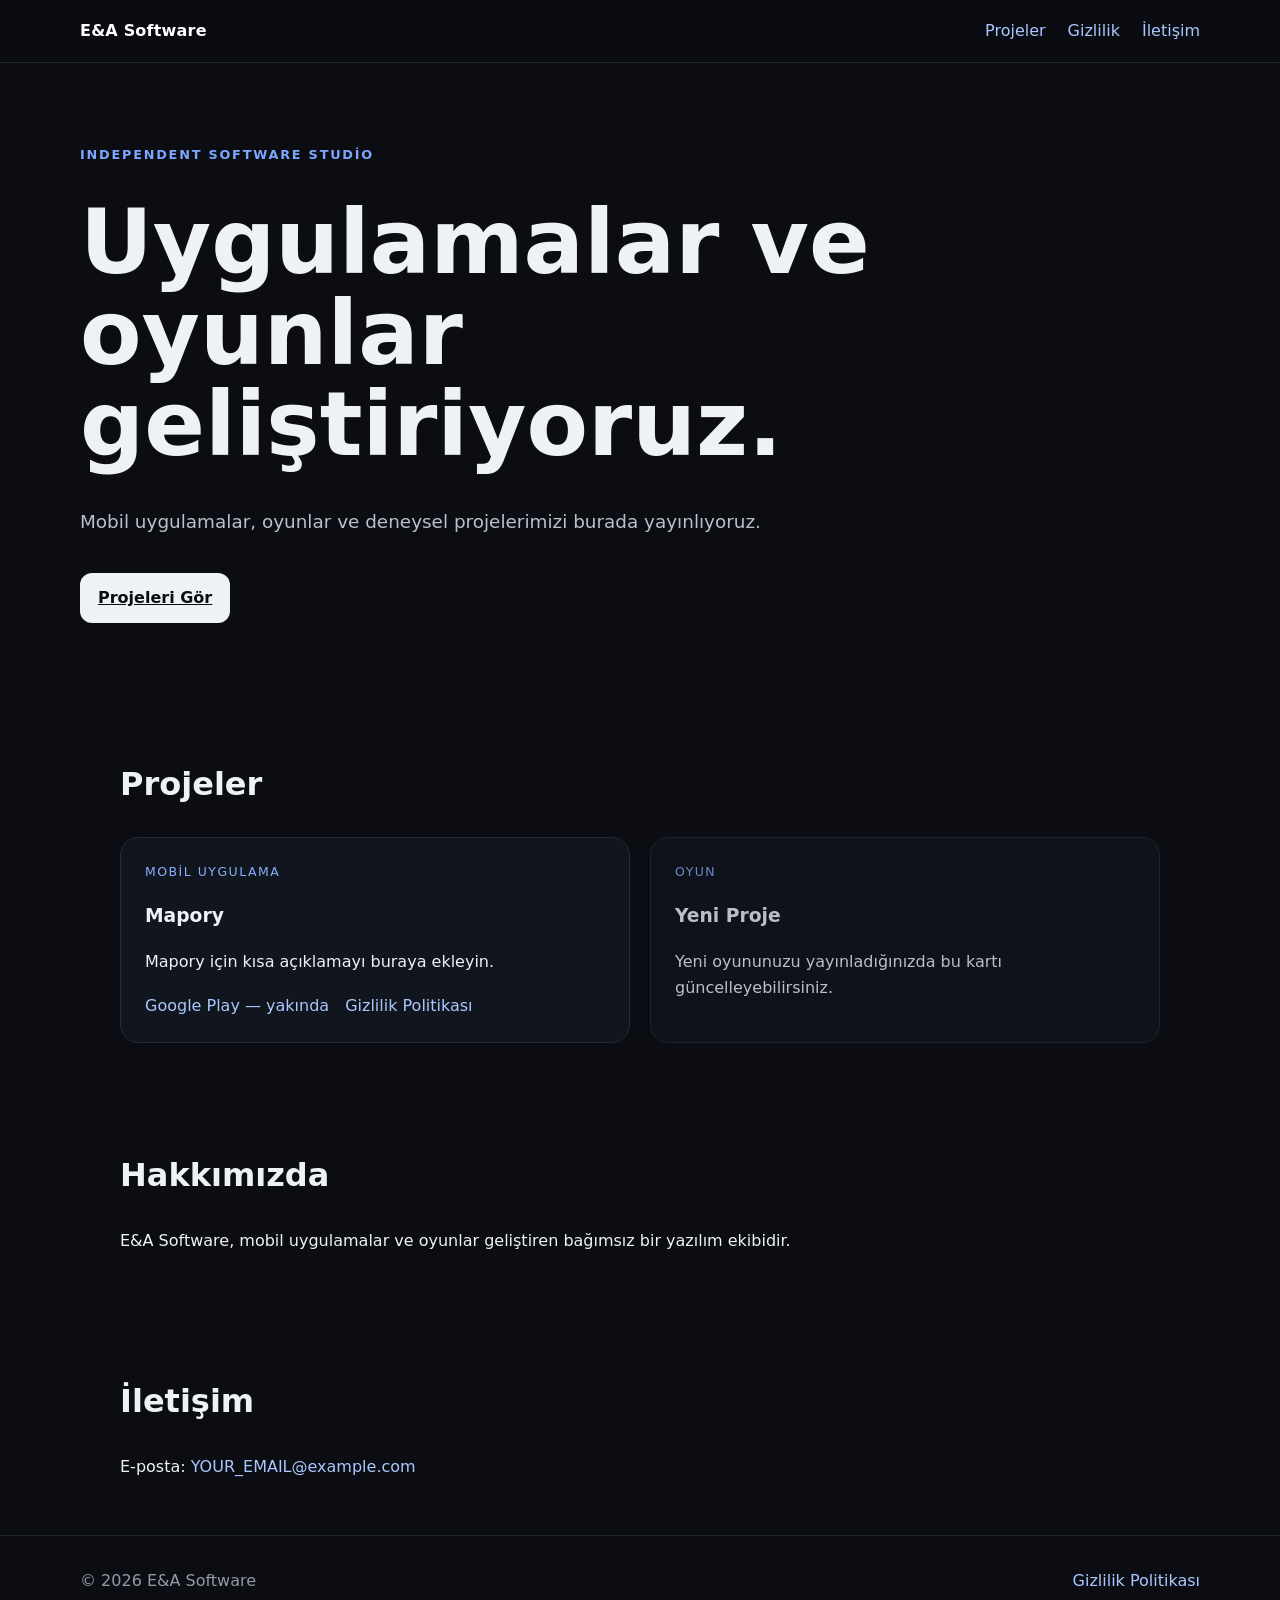
==== index.html @ bdf5ba4b "Add files via upload" ====
<!doctype html>
<html lang="tr">
<head>
  <meta charset="utf-8">
  <meta name="viewport" content="width=device-width, initial-scale=1">
  <title>E&A Software</title>
  <meta name="description" content="E&A Software - uygulamalar ve oyunlar.">
  <link rel="stylesheet" href="styles.css">
</head>
<body>
  <header class="nav">
    <div class="brand">E&A Software</div>
    <nav>
      <a href="#products">Projeler</a>
      <a href="privacy.html">Gizlilik</a>
      <a href="#contact">İletişim</a>
    </nav>
  </header>

  <main>
    <section class="hero">
      <p class="eyebrow">Independent software studio</p>
      <h1>Uygulamalar ve oyunlar geliştiriyoruz.</h1>
      <p class="lead">Mobil uygulamalar, oyunlar ve deneysel projelerimizi burada yayınlıyoruz.</p>
      <a class="btn" href="#products">Projeleri Gör</a>
    </section>

    <section id="products" class="section">
      <h2>Projeler</h2>
      <div class="grid">
        <article class="card">
          <div class="tag">Mobil Uygulama</div>
          <h3>Mapory</h3>
          <p>Mapory için kısa açıklamayı buraya ekleyin.</p>
          <div class="links">
            <a href="#" aria-disabled="true">Google Play — yakında</a>
            <a href="privacy.html">Gizlilik Politikası</a>
          </div>
        </article>

        <article class="card muted">
          <div class="tag">Oyun</div>
          <h3>Yeni Proje</h3>
          <p>Yeni oyununuzu yayınladığınızda bu kartı güncelleyebilirsiniz.</p>
        </article>
      </div>
    </section>

    <section id="about" class="section">
      <h2>Hakkımızda</h2>
      <p>E&A Software, mobil uygulamalar ve oyunlar geliştiren bağımsız bir yazılım ekibidir.</p>
    </section>

    <section id="contact" class="section">
      <h2>İletişim</h2>
      <p>E-posta: <a href="mailto:YOUR_EMAIL@example.com">YOUR_EMAIL@example.com</a></p>
    </section>
  </main>

  <footer>
    <span>© 2026 E&A Software</span>
    <a href="privacy.html">Gizlilik Politikası</a>
  </footer>
</body>
</html>
---- styles.css ----
*{box-sizing:border-box}html{scroll-behavior:smooth}body{margin:0;background:#0b0d12;color:#eef2f7;font-family:Inter,ui-sans-serif,system-ui,-apple-system,BlinkMacSystemFont,"Segoe UI",sans-serif;line-height:1.6}.nav{position:sticky;top:0;display:flex;justify-content:space-between;align-items:center;padding:18px min(7vw,80px);background:rgba(11,13,18,.88);backdrop-filter:blur(10px);border-bottom:1px solid #202531}.brand,.brand a{font-weight:800;color:#fff;text-decoration:none;letter-spacing:.2px}.nav nav{display:flex;gap:22px}.nav a,footer a,.links a,.section a,.policy a{color:#a9c7ff;text-decoration:none}.nav a:hover,footer a:hover,.links a:hover{color:#fff}.hero{min-height:70vh;display:flex;flex-direction:column;justify-content:center;padding:70px min(7vw,80px);max-width:1000px}.eyebrow{color:#7ca7ff;text-transform:uppercase;letter-spacing:.14em;font-size:.8rem;font-weight:700}.hero h1{font-size:clamp(2.8rem,7vw,6rem);line-height:1.02;margin:.2em 0}.lead{max-width:700px;font-size:1.15rem;color:#b8c0cc}.btn{display:inline-block;margin-top:18px;width:max-content;padding:12px 18px;border-radius:12px;background:#eef2f7;color:#0b0d12!important;font-weight:800}.section{padding:40px min(7vw,80px);max-width:1200px;margin:0 auto}.section h2,.policy h1{font-size:2rem}.grid{display:grid;grid-template-columns:repeat(auto-fit,minmax(260px,1fr));gap:20px}.card{border:1px solid #252b38;border-radius:18px;padding:24px;background:#11151d}.card.muted{opacity:.78}.tag{font-size:.78rem;text-transform:uppercase;letter-spacing:.12em;color:#86aefc}.links{display:flex;gap:16px;flex-wrap:wrap;margin-top:18px}.policy{max-width:900px;margin:0 auto;padding:60px min(7vw,80px)}.policy h2{margin-top:36px}.updated{color:#9aa4b2}.notice{padding:16px 18px;border:1px solid #5d4c1c;background:#241f0e;border-radius:12px;color:#f3dda0}footer{display:flex;justify-content:space-between;gap:20px;padding:32px min(7vw,80px);border-top:1px solid #202531;color:#929aa8}@media(max-width:650px){.nav{align-items:flex-start;gap:12px}.nav nav{gap:12px;font-size:.92rem}.hero{min-height:62vh}footer{flex-direction:column}}
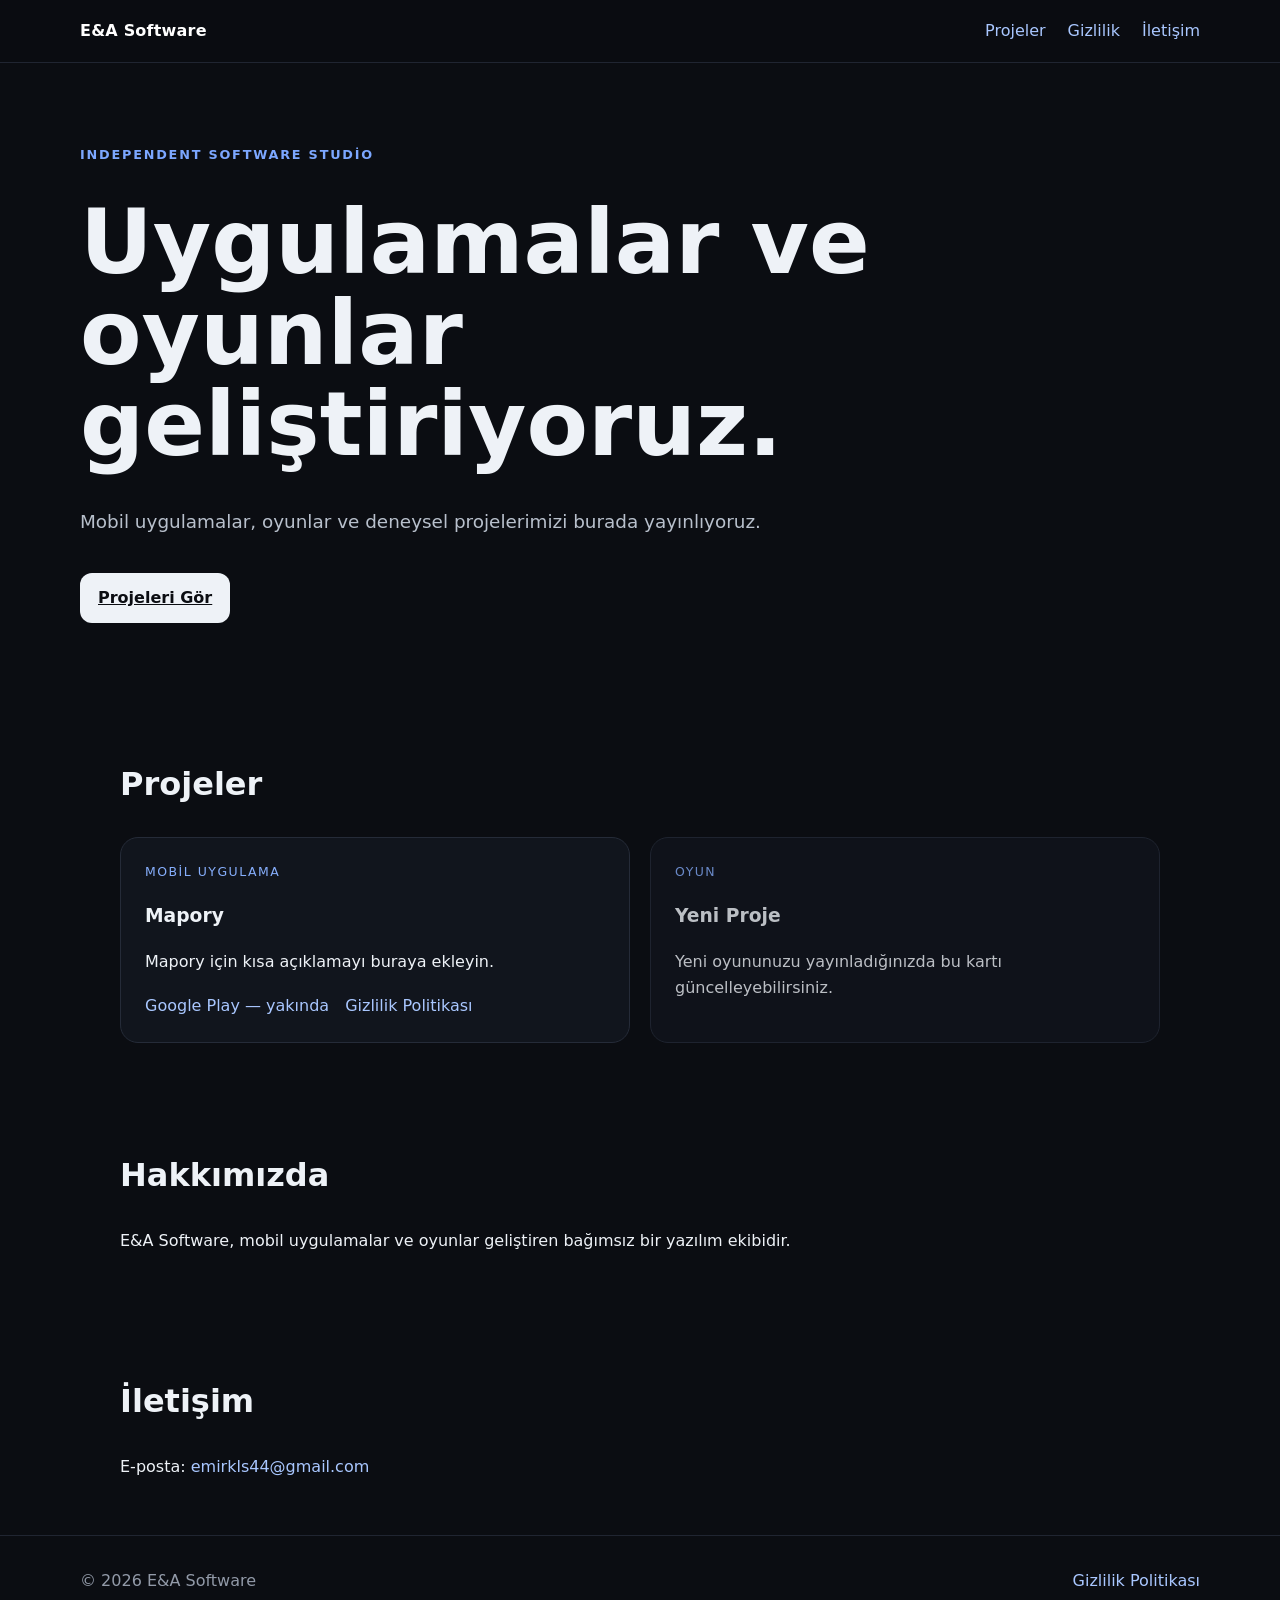
==== commit e9a24319: "Update index.html" ====
--- a/index.html
+++ b/index.html
@@ -53,7 +53,7 @@
 
     <section id="contact" class="section">
       <h2>İletişim</h2>
-      <p>E-posta: <a href="mailto:YOUR_EMAIL@example.com">YOUR_EMAIL@example.com</a></p>
+      <p>E-posta: <a href="mailto:emirkls44@gmail.com">emirkls44@gmail.com</a></p>
     </section>
   </main>
 
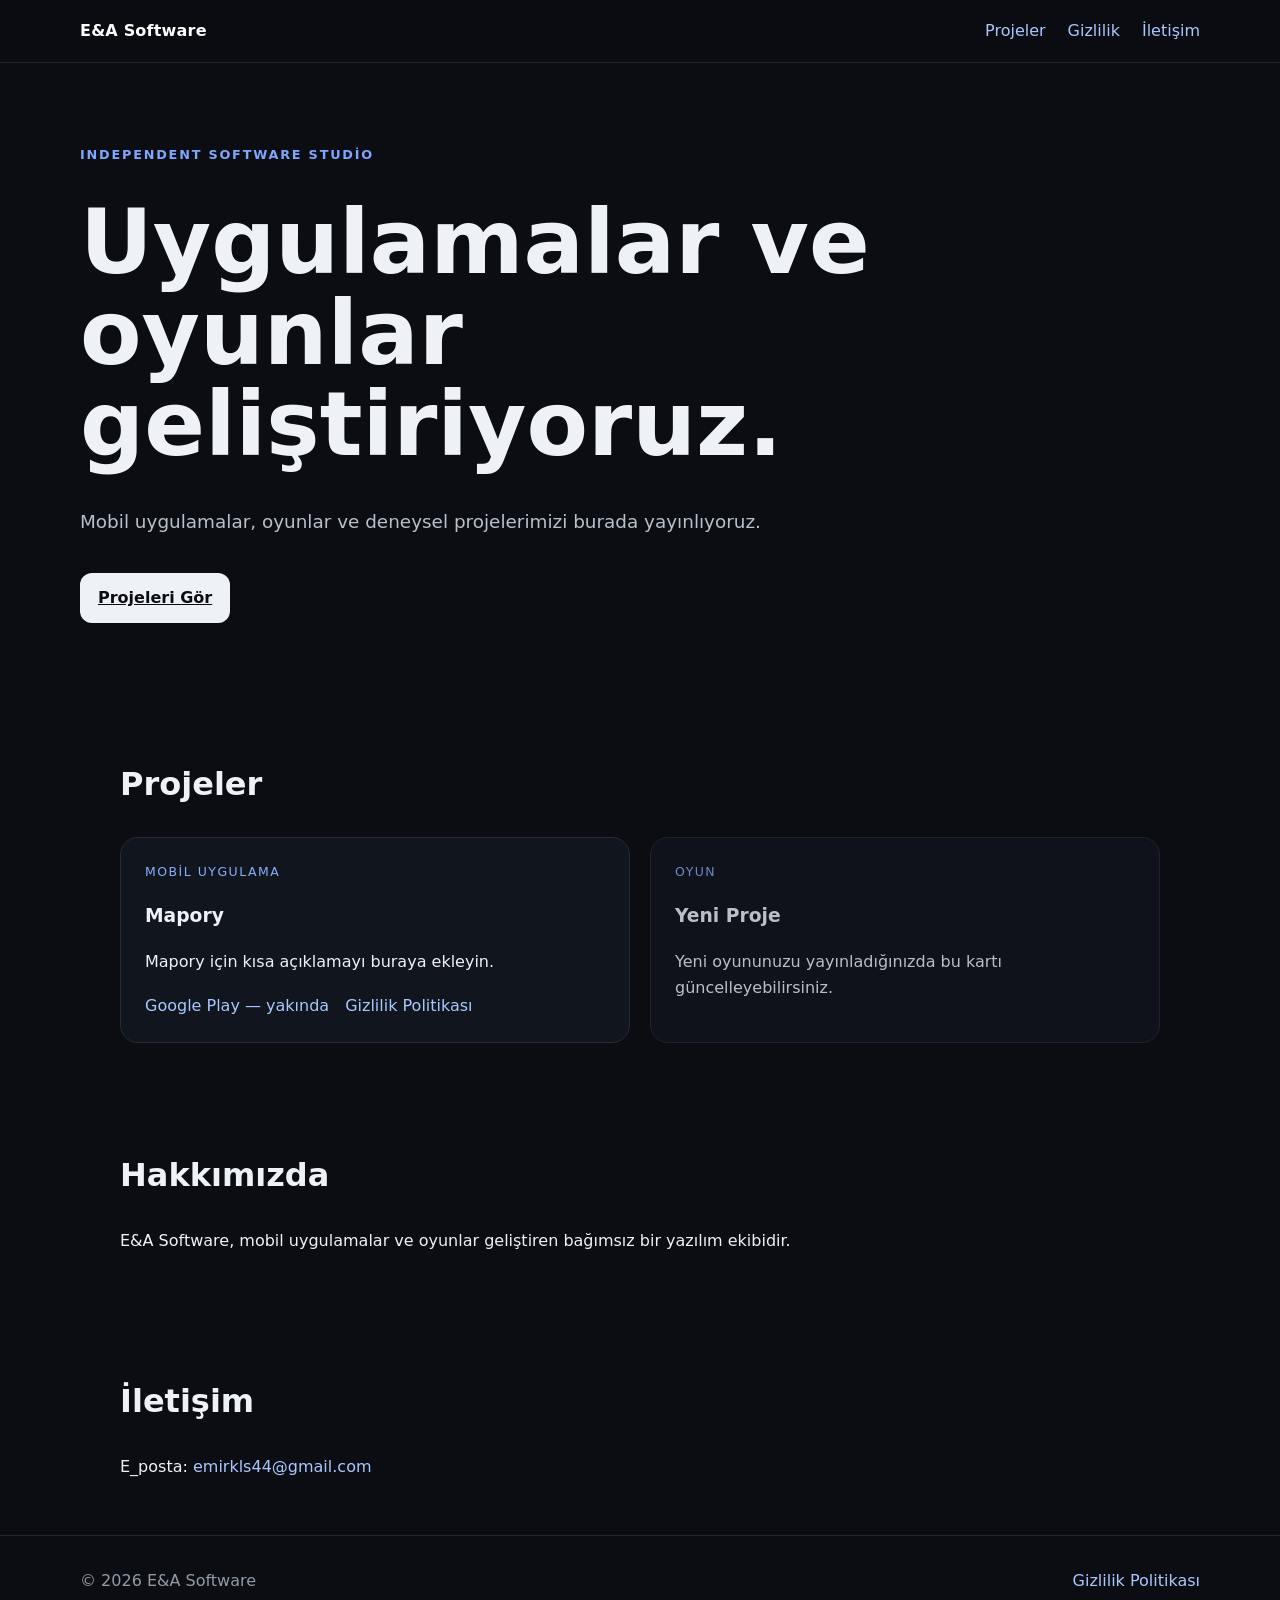
==== commit 011a1a20: "Fix typo in email label in contact section" ====
--- a/index.html
+++ b/index.html
@@ -53,7 +53,7 @@
 
     <section id="contact" class="section">
       <h2>İletişim</h2>
-      <p>E-posta: <a href="mailto:emirkls44@gmail.com">emirkls44@gmail.com</a></p>
+      <p>E_posta: <a href="mailto:emirkls44@gmail.com">emirkls44@gmail.com</a></p>
     </section>
   </main>
 
